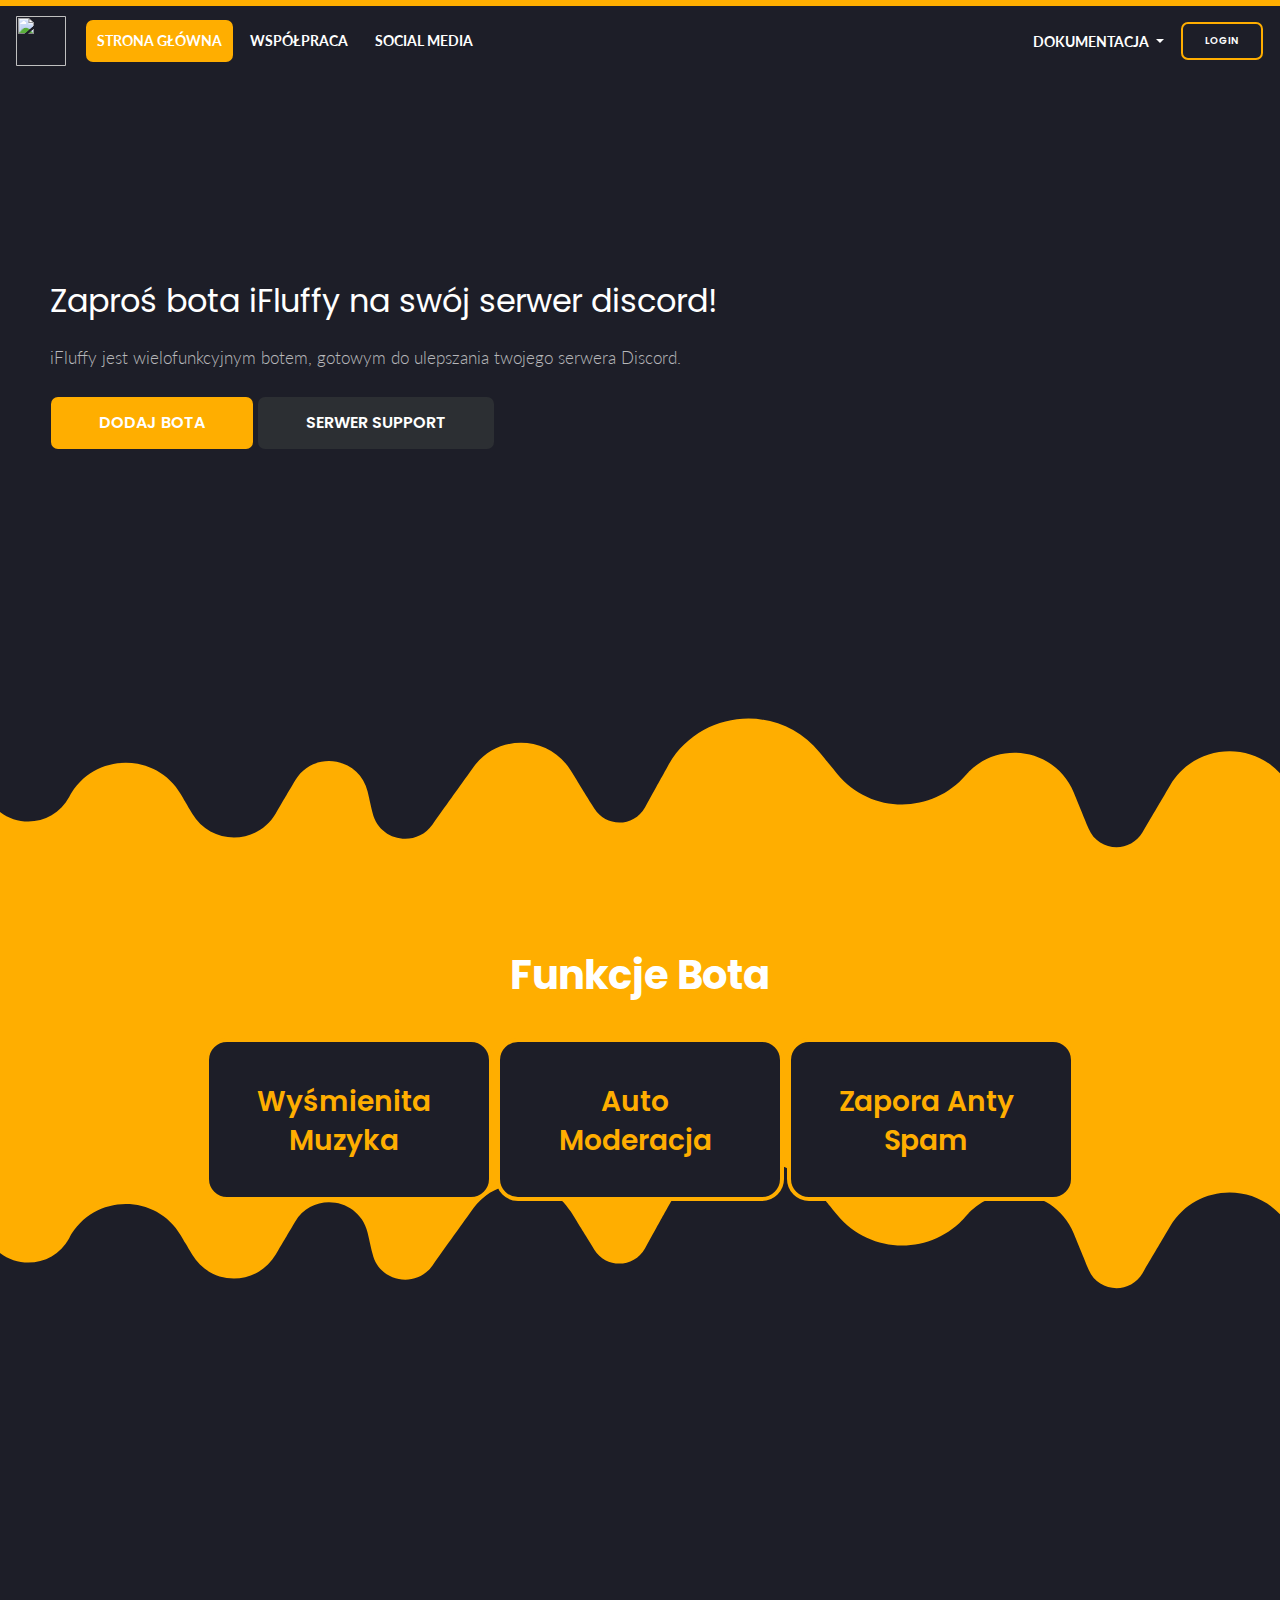
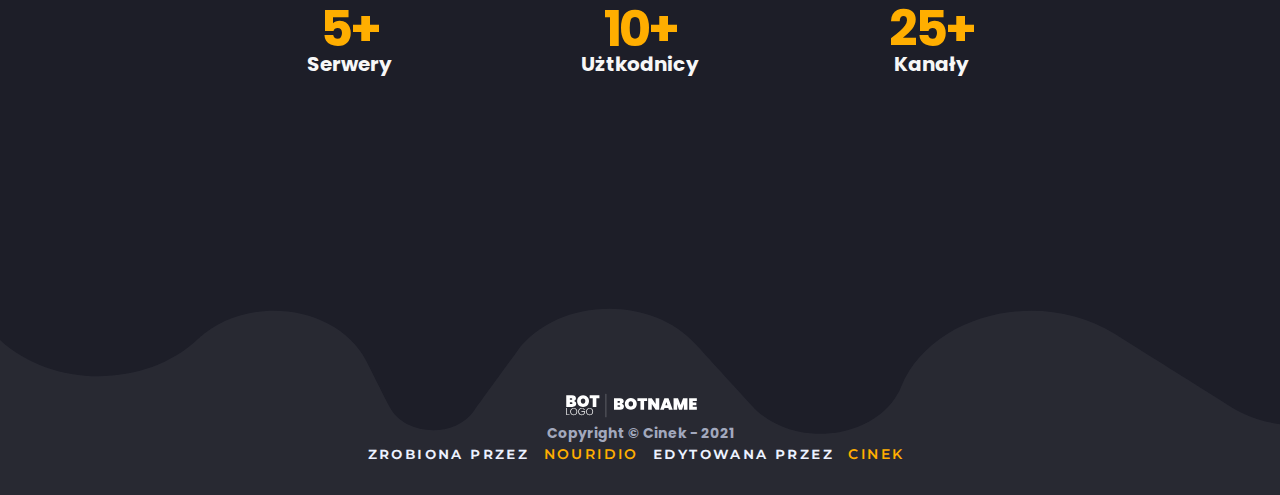
==== mobile.html @ f250bf3d "Mobile v2" ====
<!DOCTYPE html>
<html lang="pl">
<head>
    <meta charset="UTF-8">
    <meta name="viewport" content="width=device-width, initial-scale=1, shrink-to-fit=no">
    <link rel="stylesheet" href="css/bootstrap.min.css">
    <link rel="stylesheet" href="css/main.css">
    <link rel="stylesheet" href="css/now-ui-kit.css">
    <link href="https://fonts.googleapis.com/css?family=Poppins:300,400,600,700,800,900&display=swap" rel="stylesheet">
    <link href="https://fonts.googleapis.com/css?family=Montserrat:400,600,700,800,900&display=swap" rel="stylesheet">
    <link href="https://fonts.googleapis.com/css?family=Lato:300,400,600,700,800,900&display=swap" rel="stylesheet">
    <title>iFlaffy | Strona Główna</title>
</head>
<body>
<bodybackgroundcolour= data->     
<nav class="navbar navbar-expand-lg bg-transparent">
    <button class="navbar-toggler" type="button" data-toggle="collapse" data-target="#navbarSupportedContent" aria-controls="navbarSupportedContent" aria-expanded="false" aria-label="Toggle navigation">
        <img src="assets/menuIcon.svg" width="20px" height="20px" style="max-width: none !important;">
    </button>
    <img src="assets/Ifluffy logo.png" width="50" height="50">
    <div class="collapse navbar-collapse" id="navbarSupportedContent" style="margin-left: 20px !important">
        <ul class="navbar-nav mr-auto">
            <li class="nav-item active">
                <a class="nav-link" href="#/">STRONA GŁÓWNA<span class="sr-only">(current)</span></a>
            </li>
            <li class="nav-item">
                <a class="nav-link" href="wspolpraca">WSPÓŁPRACA</a>
            </li>
            <li class="nav-item">
                <a class="nav-link" href="Social.html">SOCIAL MEDIA<span class="sr-only">(current)</span></a>
            </li>
        </ul>
        <div class="nav-item dropdown">
            <a class="nav-link dropdown-toggle" href="#" id="navbarDropdown" role="button" data-toggle="dropdown" aria-haspopup="true" aria-expanded="false">
                DOKUMENTACJA
            </a>
            <div class="dropdown-menu" aria-labelledby="navbarDropdown">
                <a class="dropdown-item" href="commands.html">KOMENDY</a>
                <a class="dropdown-item" href="tutorial.html">PORADNIK</a>
            </div>
        </div>
        <button class="btn login-btn btn-outline-accent my-2 my-sm-0" style="font-size: 10px !important;font-family: poppins !important;">LOGIN</button>
    </div>
</nav>
<div class="heading">
    <h1 class="display-5 mtitle">Zaproś bota iFluffy na swój serwer discord!</h1>
    <p class="msubtitle">iFluffy jest wielofunkcyjnym botem, gotowym do ulepszania twojego serwera Discord.</p>
    <a class="btn btn-primary btn-lg" href="#start_link" target="_blank" role="button">Dodaj Bota</a>
    <a class="btn btn-secondary btn-lg">Serwer Support </a>
<br/><br/><br/><br/><br/><br/><br/><br/><br/><br/><br/><br/> 
</div>
<div class="features">
    <div class="title">Funkcje Bota</div>
    <div class="cards">
        <div class="card" style="width: 18rem;">
        <div class="card-body">
            <h5 class="card-title">Wyśmienita Muzyka
            </h5>
            <p class="card-text"></p>
        </div>
    </div>
        <div class="card" style="width: 18rem;">
            <div class="card-body">
                <h5 class="card-title">Auto Moderacja</h5>
                <p class="card-text"></p>
            </div>
        </div>
        <div class="card" style="width: 18rem;">
            <div class="card-body">
                <h5 class="card-title">Zapora Anty Spam </h5>
                <p class="card-text"></p>
            </div>
        </div>
    </div>
</div>
<div class="statistics">
    <div class="cards">
        <div class="card statistic" style="width: 18rem;">
            <div class="card-body">
                <p class="card-title" style="font-size: 50px !important;line-height: 15px !important;letter-spacing: -0.06em !important;font-weight: bold !important;">5+</h1>
                <p style="font-weight: bold !important;font-size: 20px !important;">Serwery</p>
            </div>
        </div>
        <div class="card statistic" style="width: 18rem;">
            <div class="card-body">
                <p class="card-title" style="font-size: 50px !important;line-height: 15px !important;letter-spacing: -0.06em !important;font-weight: bold !important;">10+</h1>
                <p style="font-weight: bold !important;font-size: 20px !important;">Użtkodnicy</p>
            </div>
        </div>
        <div class="card statistic" style="width: 18rem;">
            <div class="card-body">
                <p class="card-title" style="font-size: 50px !important;line-height: 15px !important;letter-spacing: -0.06em !important;font-weight: bold !important;">25+</h1>
                <p style="font-weight: bold !important;font-size: 20px !important;">Kanały</p>
            </div>
        </div>
    </div>
</div>
</br>
<div class="page_end">
    <div class="start">
        <div class="card">
            <div class="card-body gs-card">
            </div><br />
        </div>
    </div>
    <div class="footer">
        <div class="bot-footer">
            <img src="assets/BotLogoWord.svg" width="150"><br />
            Copyright © Cinek - 2021
        </div>
        <ul>
            <li>
            <div class="nouridio">zrobiona przez<a href="https://twitter.com/Nouridio"> nouridio</a> </div>
            </li> <li> </li>
            <li>
            <div class="nouridio">edytowana przez<a href="https://youtube.com/channel/UCLZ_Bg9LXlH-uW3_xgLZt-Q"> cinek</a> </div>
            </li>
    </ul>
</div>
<script src="https://code.jquery.com/jquery-3.3.1.slim.min.js" integrity="sha384-q8i/X+965DzO0rT7abK41JStQIAqVgRVzpbzo5smXKp4YfRvH+8abtTE1Pi6jizo" crossorigin="anonymous"></script>
<script src="https://cdnjs.cloudflare.com/ajax/libs/popper.js/1.14.7/umd/popper.min.js" integrity="sha384-UO2eT0CpHqdSJQ6hJty5KVphtPhzWj9WO1clHTMGa3JDZwrnQq4sF86dIHNDz0W1" crossorigin="anonymous"></script>
<script src="https://stackpath.bootstrapcdn.com/bootstrap/4.3.1/js/bootstrap.min.js" integrity="sha384-JjSmVgyd0p3pXB1rRibZUAYoIIy6OrQ6VrjIEaFf/nJGzIxFDsf4x0xIM+B07jRM" crossorigin="anonymous"></script>
<script src="js/now-ui-kit.min.js"></script>
</body>
</bodybackgroundcolour>
</html>
---- css/main.css ----
/* Body */
body {
    font-family: 'Poppins', sans-serif !important;
    background-color: #1D1E28;
    color: #fff;
    -webkit-font-smoothing: antialiased;
    -moz-osx-font-smoothing: grayscale;
    text-rendering: optimizeLegibility;
    border-top: 6px #ffae00 solid !important;
    font-size: 16px;
    font-weight: bold;
}
/* Login */
 .login-btn {
     border: 2px solid #ffae00 !important;
     font-size: 10px !important;
 }
 .login-btn:hover {
     background: #ffae00 !important;
 }
 .nav-link:hover {
    background: transparent !important;
    color: #ffae00 !important;
    font-weight: bold !important;
 }
/* Navigacja */
.navbar {
    width: 100%;
    background-color: #555;
    box-shadow: none !important
}
.active {
    background-color: #ffae00;
    border-radius: 7px;
}
.nav-link {
    font-size: 14px !important;
    background: transparent !important;
    font-family: Lato, sans-serif !important;
    text-transform: capitalize !important;
    background-color: #ffffff33;
}

@media screen and (max-width: 500px) {
    .navbar a {
      float: none;
      display: block;
    }
  }
/* Tool Timps*/
.tooltip {
    position: relative;
    display: inline-block;
    border-bottom: 1px dotted black;
}
.tooltiptext {
    visibility: hidden;
    width: 120px;
    background-color: black;
    color: #fff;
    text-align: center;
    border-radius: 6px;
    padding: 5px 0;
    position: absolute;
    z-index: 1;
    bottom: 100%;
    left: 50%;
    margin-left: -60px;
    
    /* Fade in tooltip - takes 1 second to go from 0% to 100% opac: */
    opacity: 0;
    transition: opacity 1s;
}
.tooltip:hover .tooltiptext {
    visibility: visible;
    opacity: 1;
  }
/* Przycisk */
.btn {
    border-radius: 7px !important;
    font-size: 16px !important;
    font-weight: 600 !important;
    text-transform: uppercase !important;
}

.btn-primary {
    background-color: #ffae00!important
}
.btn-secondary {
    background-color: #2C2F33 !important
}
/* Napis */
.heading {
    padding: 160px 50px !important;
    color: #fff !important;
    background-image: url("../assets/Blaszk.svg") !important;
    background-position: bottom !important;
    background-size: 200% !important;
    background-repeat: no-repeat !important;
}
.title {
    line-height: 90px !important;
    margin-bottom: -2px !important;
    font-size: 36px !important
}
.mtitle{
    line-height: 90px !important;
    margin-bottom: -2px !important;
    font-size: 32px !important
}
.subtitle {
    color: rgba(255, 255, 255, 0.685) !important;
    font-size: 16px !important;
    font-family: 'Lato', sans-serif;
}
.msubtitle {
    color: rgba(255, 255, 255, 0.685) !important;
    font-size: 10x !important;
    font-family: 'Lato', sans-serif;
}
.features {
    text-align: center !important;
    background: #ffae00 !important;
    padding: 60px 50px !important;
    background-image: url("../assets/wavy-dark-by-nouridio.svg") !important;
    background-position: bottom !important;
    background-size: 200% !important;
    background-repeat: no-repeat !important;
}
.features .title {
    font-size: 40px !important;
    color: #ffffff !important;
    line-height: 70px !important;
}

.features .subtitle {
    font-size: 20px !important;
    color: #a2a8bd;
}

.features .card-body {
    text-align: left !important;
}

.features .card-title {
    margin: 0 0 -3px !important;
}
.cards {
    margin-top: 30px !important;
}

.card {
    border-radius: 5px !important;
    box-shadow: none !important;
}

.card-title {
    font-size: 28px !important;
    font-weight: 600 !important;
    color: #ffae00 !important;
    text-align:center;
}

.statistics {
    text-align: center !important;
    padding-top: 300px !important;
}

.statistics .card-body{
    padding: 0 !important;
    height: 280 !important;
    width: 332 !important;
    max-height: 280 !important;
    max-width: 332 !important;
}

.statistics .title {
    font-size: 40px !important;
    color: #ffffff !important;
    line-height: 70px !important;
}

.statistics .subtitle {
    font-size: 20px !important;
    color: #a2a8bd;
}

.card.statistic {
    background: transparent !important;
    box-shadow: none !important;
    color: #f7f7f7 !important;
}

.page_end {
    background-image: url("../assets/wavy-light-by-nouridio.svg") !important;
    background-position: bottom !important;
    background-size: 200% !important;
    background-repeat: no-repeat !important;
}
.start {
    padding: 60px 50px !important
}

.start .card {
    background: transparent !important;
    color: #f6f9ff !important;
}

.features .card {
    background: #1D1E28;
    border-radius: 22px !important;
    border: 4px solid #ffae00;
}
.features .card-text {
color: rgba(255, 255, 255, 0.46) !important
}

.features .card-body {
    padding: 40px 40px 40px 30px !important;
}

.navbar-toggler-icon {
    color: #fff !important
}
.footer {
    text-align: center !important;
    padding: 5px 6px !important;
    color: #ecf2ff;
    padding: 30px 30px !important
}
.card-btn{
    text-align:center
}

.footer .nouridio {
    font-family: 'Montserrat' !important;
    font-style: normal !important;
    font-weight: 600 !important;
    font-size: 16px !important;
    line-height: 5px !important;
    letter-spacing: 0.15em !important;
    font-variant: small-caps !important;
    text-align: center !important;
}

.footer .nouridio a {
    color: #ffae00 !important;
    text-decoration: none !important;
}

.footer .bot-footer {
    text-align: center !important;
    color: #a2a8bd !important
}
/* width */
::-webkit-scrollbar {
    width: 10px;
}
/* Track */
::-webkit-scrollbar-thumb:hover {
    background: #be7c18; 
}
/* Handle */
::-webkit-scrollbar-thumb {
    background: #ffb516; 
    border-radius: 5px;
}
/* Handle on hover */
::-webkit-scrollbar-track {
    background: #1d1e2800;
}
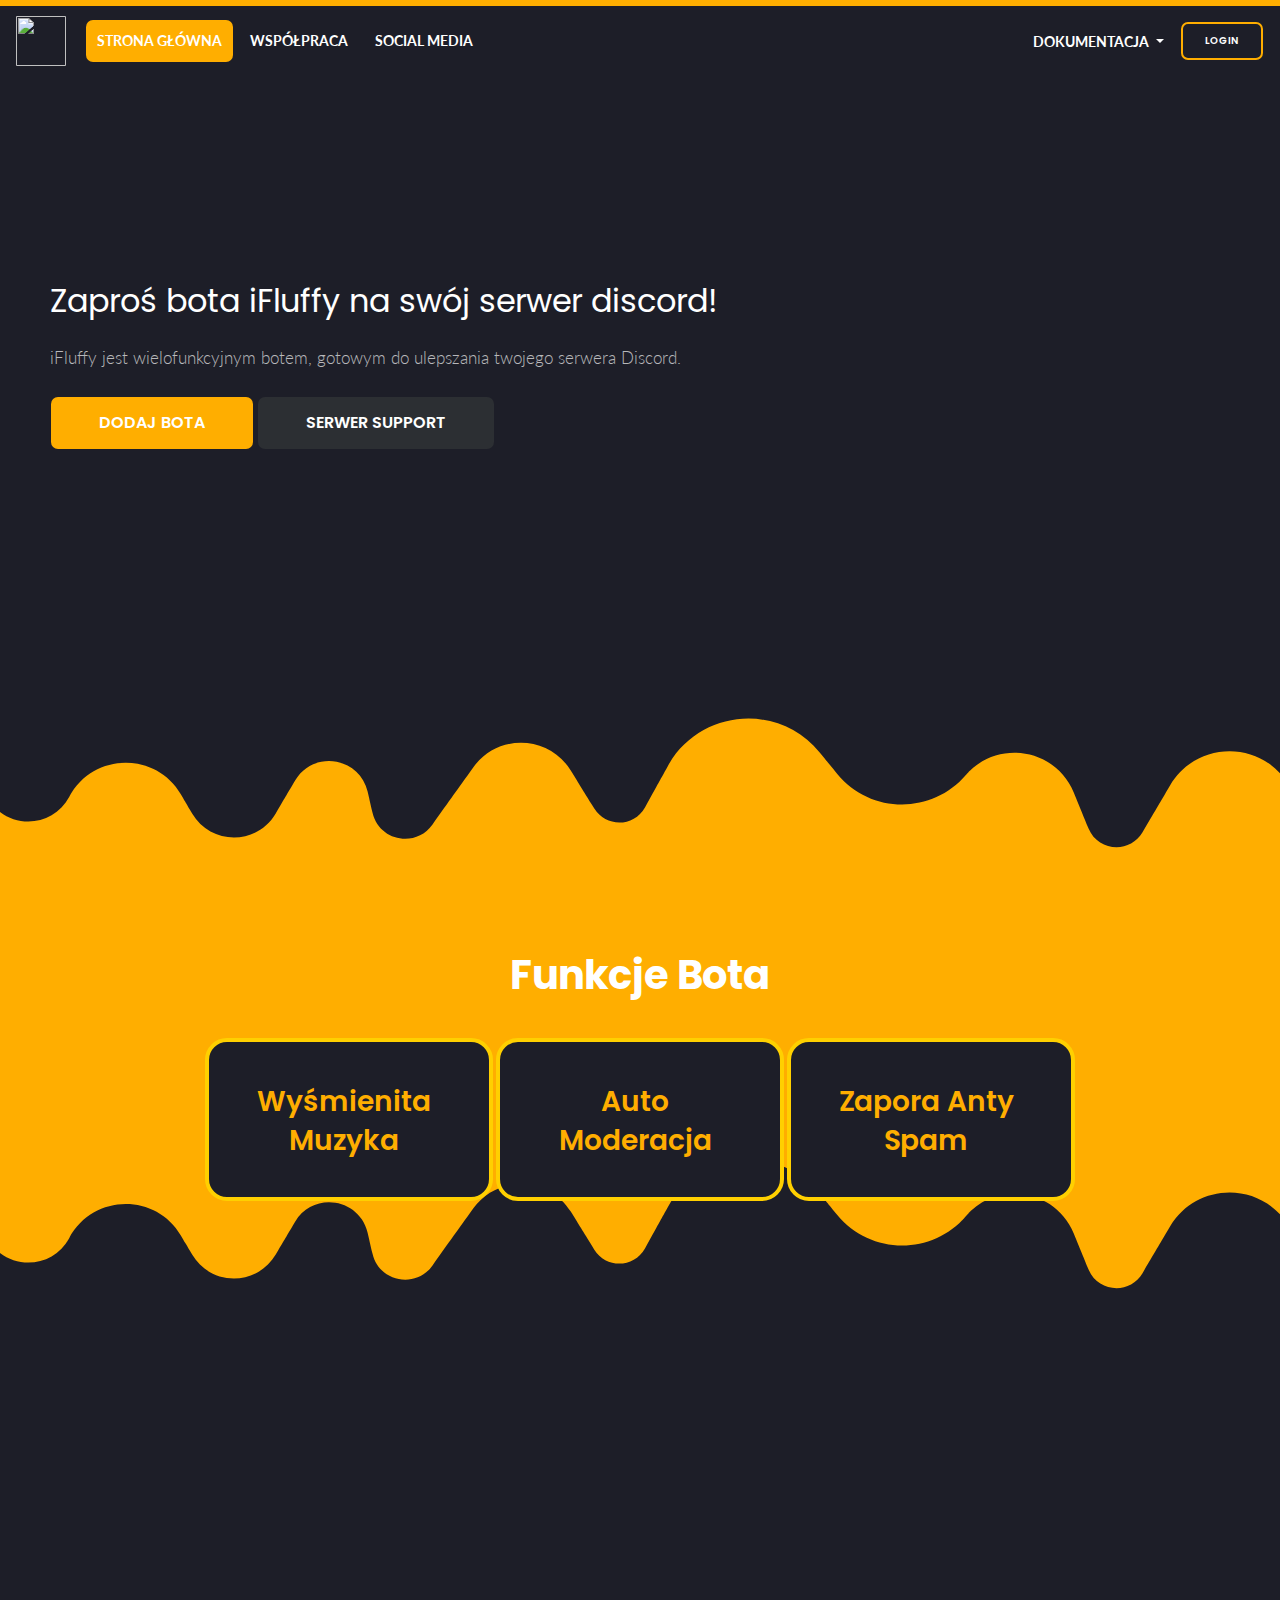
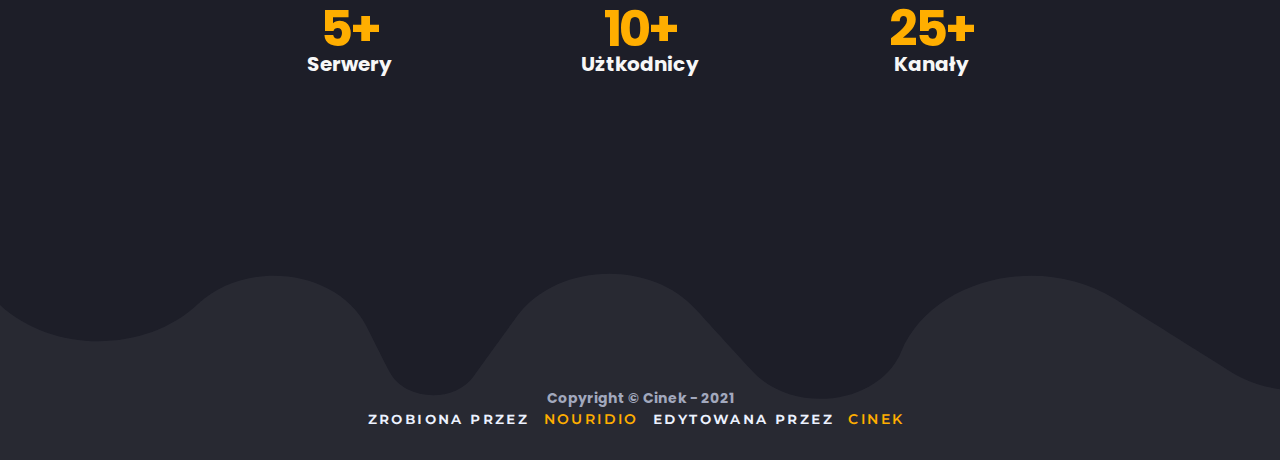
==== commit cc5f5b05: "Visual Edit" ====
--- a/mobile.html
+++ b/mobile.html
@@ -105,7 +105,6 @@
     </div>
     <div class="footer">
         <div class="bot-footer">
-            <img src="assets/BotLogoWord.svg" width="150"><br />
             Copyright © Cinek - 2021
         </div>
         <ul>
--- a/css/main.css
+++ b/css/main.css
@@ -209,7 +209,7 @@
 .features .card {
     background: #1D1E28;
     border-radius: 22px !important;
-    border: 4px solid #ffae00;
+    border: 4px solid #ffd000;
 }
 .features .card-text {
 color: rgba(255, 255, 255, 0.46) !important
